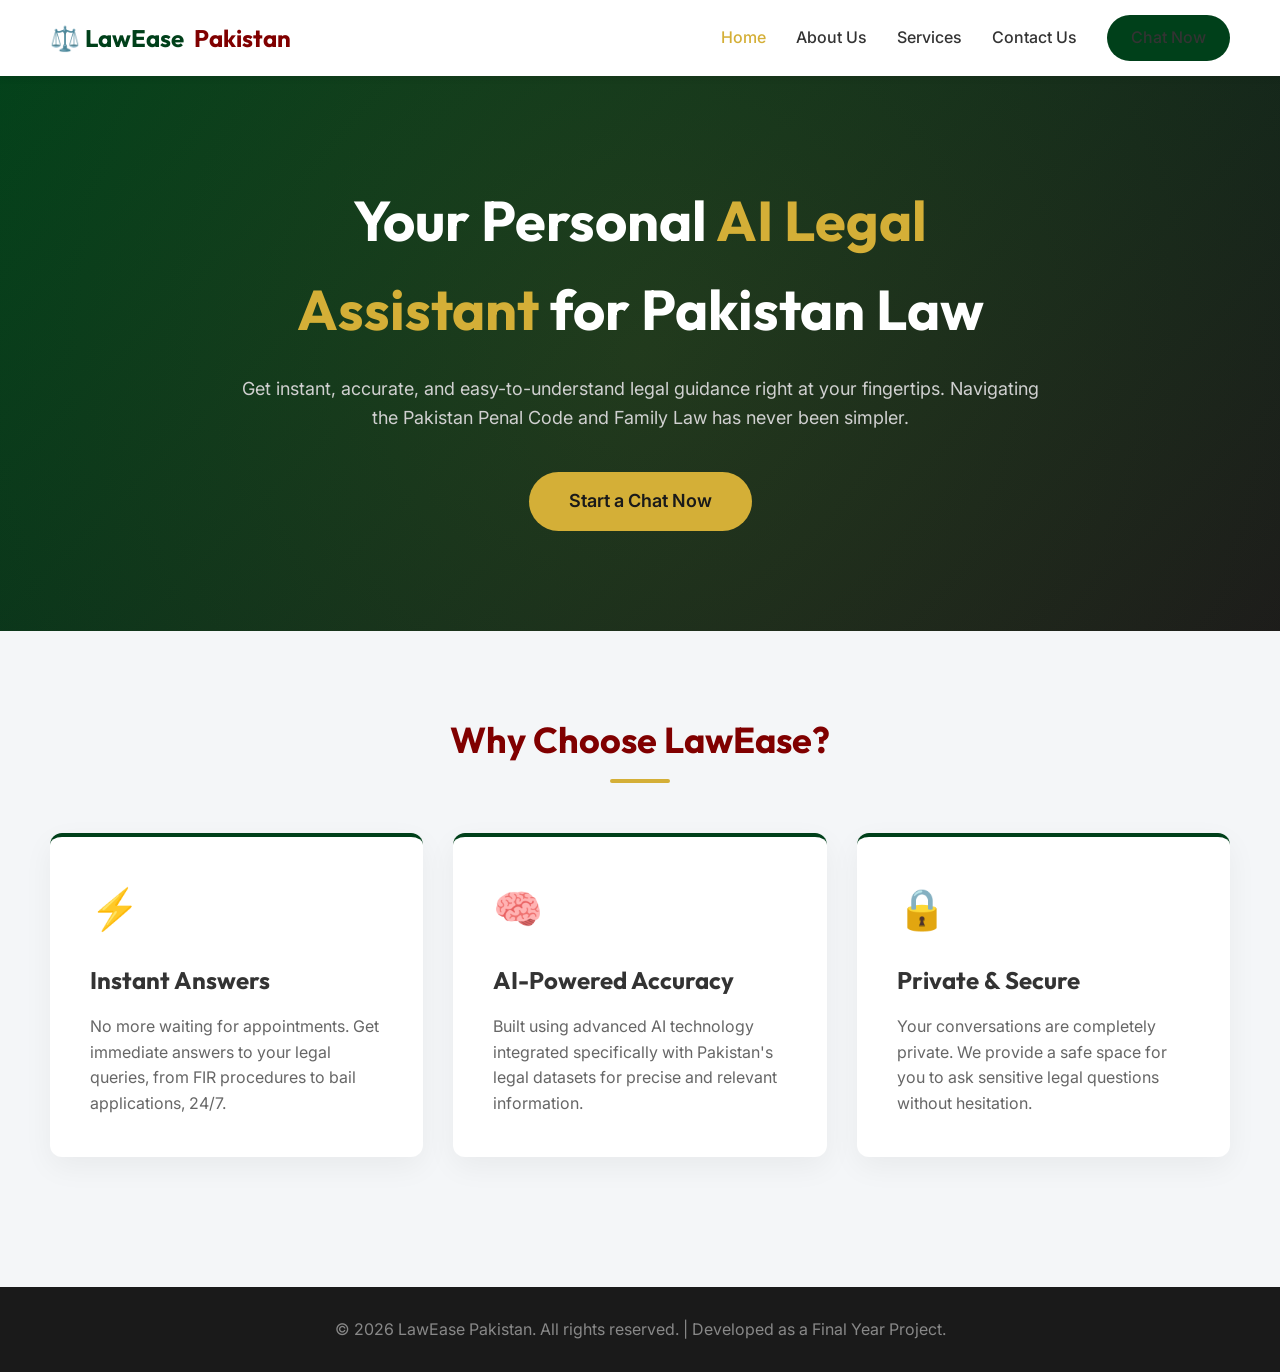
==== index.html @ 49ea0b8b "Add files via upload" ====
<!DOCTYPE html>
<html lang="en">
<head>
    <meta charset="UTF-8">
    <meta name="viewport" content="width=device-width, initial-scale=1.0">
    <title>LawEase Pakistan | AI Legal Assistant</title>
    <link href="https://fonts.googleapis.com/css2?family=Inter:wght@400;500;600&family=Outfit:wght@500;700;800&display=swap" rel="stylesheet">
    <link rel="stylesheet" href="style.css">
</head>
<body>
    <nav class="navbar">
        <a href="index.html" class="logo">⚖️ LawEase <span>Pakistan</span></a>
        <ul class="nav-links">
            <li><a href="index.html" class="active">Home</a></li>
            <li><a href="about.html">About Us</a></li>
            <li><a href="services.html">Services</a></li>
            <li><a href="contact.html">Contact Us</a></li>
            <li><a href="https://laweasegpt.vercel.app/" target="_blank" class="btn btn-primary">Chat Now</a></li>
        </ul>
    </nav>

    <header class="hero">
        <div class="hero-content">
            <h1>Your Personal <span>AI Legal Assistant</span> for Pakistan Law</h1>
            <p>Get instant, accurate, and easy-to-understand legal guidance right at your fingertips. Navigating the Pakistan Penal Code and Family Law has never been simpler.</p>
            <a href="https://laweasegpt.vercel.app/" target="_blank" class="btn btn-secondary">Start a Chat Now</a>
        </div>
    </header>

    <section class="section">
        <h2 class="section-title">Why Choose LawEase?</h2>
        <div class="grid-3">
            <div class="card">
                <div class="card-icon">⚡</div>
                <h3>Instant Answers</h3>
                <p>No more waiting for appointments. Get immediate answers to your legal queries, from FIR procedures to bail applications, 24/7.</p>
            </div>
            <div class="card">
                <div class="card-icon">🧠</div>
                <h3>AI-Powered Accuracy</h3>
                <p>Built using advanced AI technology integrated specifically with Pakistan's legal datasets for precise and relevant information.</p>
            </div>
            <div class="card">
                <div class="card-icon">🔒</div>
                <h3>Private & Secure</h3>
                <p>Your conversations are completely private. We provide a safe space for you to ask sensitive legal questions without hesitation.</p>
            </div>
        </div>
    </section>

    <footer>
        <p>&copy; 2026 LawEase Pakistan. All rights reserved. | Developed as a Final Year Project.</p>
    </footer>
</body>
</html>
---- style.css ----
:root {
    --white: #ffffff;
    --light-grey: #f4f6f8;
    --dark-grey: #333333;
    --black: #1a1a1a;
    --dark-green: #00401A;
    --maroon: #800000;
    --gold: #D4AF37;
    --font-main: 'Inter', sans-serif;
    --font-heading: 'Outfit', sans-serif;
}

* { margin: 0; padding: 0; box-sizing: border-box; }
body { font-family: var(--font-main); color: var(--black); background-color: var(--light-grey); line-height: 1.6; }

/* Navbar */
.navbar {
    background-color: var(--white);
    padding: 15px 50px;
    display: flex;
    justify-content: space-between;
    align-items: center;
    box-shadow: 0 4px 6px rgba(0,0,0,0.05);
    position: sticky;
    top: 0;
    z-index: 1000;
}
.logo { font-family: var(--font-heading); font-weight: 700; font-size: 24px; color: var(--dark-green); text-decoration: none; display: flex; align-items: center; gap: 10px; }
.logo span { color: var(--maroon); }

.nav-links { list-style: none; display: flex; gap: 30px; align-items: center; }
.nav-links li a { text-decoration: none; color: var(--dark-grey); font-weight: 500; transition: color 0.3s; }
.nav-links li a:hover, .nav-links li a.active { color: var(--gold); }

.btn {
    padding: 10px 24px;
    border-radius: 30px;
    text-decoration: none;
    font-weight: 600;
    transition: all 0.3s ease;
    display: inline-block;
    border: none;
    cursor: pointer;
}
.btn-primary { background-color: var(--dark-green); color: var(--white); }
.btn-primary:hover { background-color: #002d12; transform: translateY(-2px); box-shadow: 0 4px 10px rgba(0,64,26,0.2); }
.btn-secondary { background-color: var(--gold); color: var(--black); }
.btn-secondary:hover { background-color: #c09e32; transform: translateY(-2px); box-shadow: 0 4px 10px rgba(212,175,55,0.3); }

/* Hero Section */
.hero {
    background: linear-gradient(135deg, var(--dark-green) 0%, var(--black) 100%);
    color: var(--white);
    padding: 100px 50px;
    text-align: center;
    position: relative;
    overflow: hidden;
}
.hero::before {
    content: '';
    position: absolute;
    top: -50%; left: -50%; width: 200%; height: 200%;
    background: radial-gradient(circle, rgba(212,175,55,0.1) 0%, transparent 60%);
    z-index: 0;
}
.hero-content { position: relative; z-index: 1; max-width: 800px; margin: 0 auto; }
.hero h1 { font-family: var(--font-heading); font-size: 56px; margin-bottom: 20px; color: var(--white); }
.hero h1 span { color: var(--gold); }
.hero p { font-size: 18px; margin-bottom: 40px; color: #d0d0d0; }
.hero .btn { font-size: 18px; padding: 15px 40px; }

/* Sections */
.section { padding: 80px 50px; }
.section-title { font-family: var(--font-heading); font-size: 36px; color: var(--maroon); text-align: center; margin-bottom: 50px; position: relative; }
.section-title::after {
    content: '';
    display: block; width: 60px; height: 4px; background: var(--gold);
    margin: 10px auto 0; border-radius: 2px;
}

.grid-3 { display: grid; grid-template-columns: repeat(auto-fit, minmax(300px, 1fr)); gap: 30px; max-width: 1200px; margin: 0 auto; }
.card { background: var(--white); padding: 40px; border-radius: 12px; box-shadow: 0 10px 30px rgba(0,0,0,0.05); transition: transform 0.3s; border-top: 4px solid var(--dark-green); }
.card:hover { transform: translateY(-10px); }
.card-icon { font-size: 40px; margin-bottom: 20px; }
.card h3 { font-family: var(--font-heading); font-size: 24px; margin-bottom: 15px; color: var(--dark-grey); }
.card p { color: #666; }

/* Contact Form */
.contact-container { max-width: 600px; margin: 0 auto; background: var(--white); padding: 40px; border-radius: 12px; box-shadow: 0 10px 30px rgba(0,0,0,0.05); }
.form-group { margin-bottom: 20px; }
.form-group label { display: block; margin-bottom: 8px; font-weight: 500; color: var(--dark-grey); }
.form-control { width: 100%; padding: 12px 15px; border: 1px solid #ddd; border-radius: 6px; font-family: var(--font-main); font-size: 16px; transition: border-color 0.3s; }
.form-control:focus { outline: none; border-color: var(--dark-green); box-shadow: 0 0 0 3px rgba(0,64,26,0.1); }
textarea.form-control { height: 150px; resize: vertical; }

/* Footer */
footer { background-color: var(--black); color: var(--white); text-align: center; padding: 30px; margin-top: 50px; }
footer p { color: #888; }
footer a { color: var(--gold); text-decoration: none; }

/* Responsive */
@media (max-width: 768px) {
    .navbar { flex-direction: column; gap: 20px; padding: 20px; }
    .nav-links { flex-wrap: wrap; justify-content: center; }
    .hero h1 { font-size: 40px; }
    .section { padding: 50px 20px; }
}
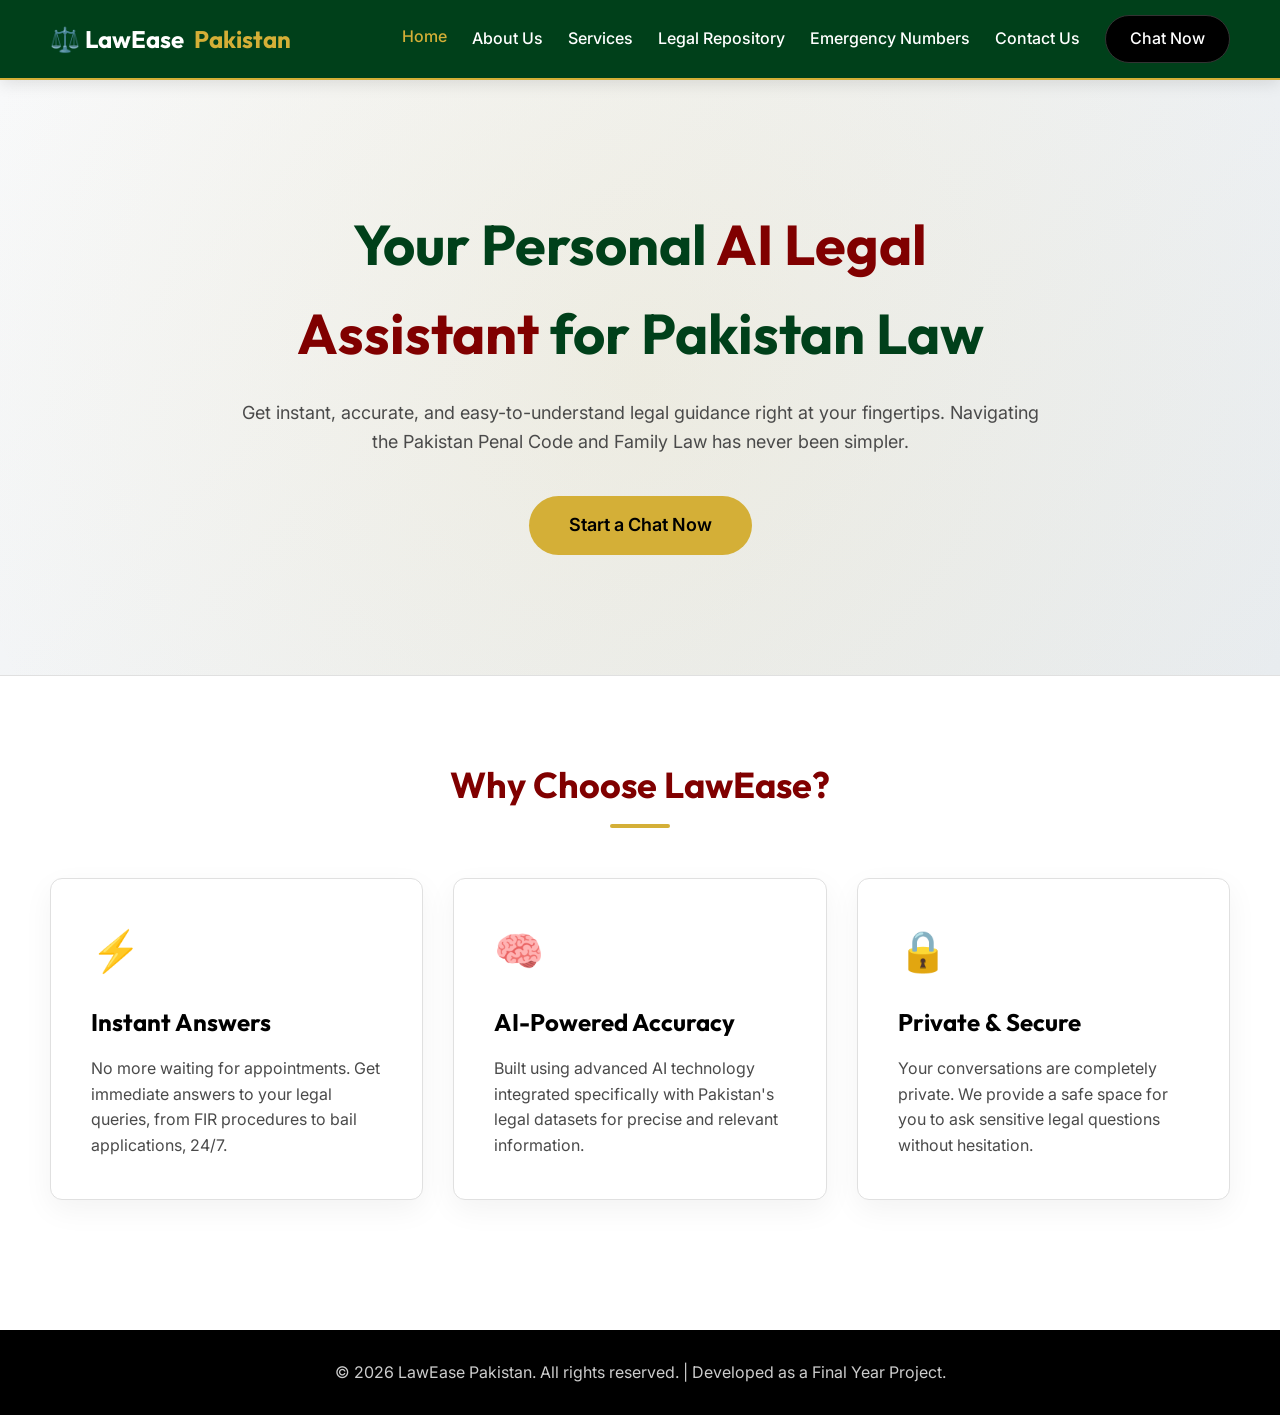
==== commit 605f5dc0: "Add files via upload" ====
--- a/index.html
+++ b/index.html
@@ -14,6 +14,8 @@
             <li><a href="index.html" class="active">Home</a></li>
             <li><a href="about.html">About Us</a></li>
             <li><a href="services.html">Services</a></li>
+            <li><a href="repository.html">Legal Repository</a></li>
+            <li><a href="emergency.html">Emergency Numbers</a></li>
             <li><a href="contact.html">Contact Us</a></li>
             <li><a href="https://laweasegpt.vercel.app/" target="_blank" class="btn btn-primary">Chat Now</a></li>
         </ul>
--- a/style.css
+++ b/style.css
@@ -1,36 +1,97 @@
 :root {
-    --white: #ffffff;
-    --light-grey: #f4f6f8;
-    --dark-grey: #333333;
-    --black: #1a1a1a;
+    --bg-main: #ffffff;
+    --bg-surface: #f8f9fa;
+    --text-primary: #1a1a1a;
+    --text-secondary: #4a4a4a;
     --dark-green: #00401A;
     --maroon: #800000;
     --gold: #D4AF37;
+    --grey-light: #e0e0e0;
+    --black: #000000;
     --font-main: 'Inter', sans-serif;
     --font-heading: 'Outfit', sans-serif;
 }
 
-* { margin: 0; padding: 0; box-sizing: border-box; }
-body { font-family: var(--font-main); color: var(--black); background-color: var(--light-grey); line-height: 1.6; }
+* {
+    margin: 0;
+    padding: 0;
+    box-sizing: border-box;
+}
+
+body {
+    font-family: var(--font-main);
+    color: var(--text-primary);
+    background-color: var(--bg-main);
+    line-height: 1.6;
+}
 
 /* Navbar */
 .navbar {
-    background-color: var(--white);
+    background-color: var(--dark-green);
     padding: 15px 50px;
     display: flex;
     justify-content: space-between;
     align-items: center;
-    box-shadow: 0 4px 6px rgba(0,0,0,0.05);
+    box-shadow: 0 4px 15px rgba(0, 0, 0, 0.1);
     position: sticky;
     top: 0;
     z-index: 1000;
-}
-.logo { font-family: var(--font-heading); font-weight: 700; font-size: 24px; color: var(--dark-green); text-decoration: none; display: flex; align-items: center; gap: 10px; }
-.logo span { color: var(--maroon); }
-
-.nav-links { list-style: none; display: flex; gap: 30px; align-items: center; }
-.nav-links li a { text-decoration: none; color: var(--dark-grey); font-weight: 500; transition: color 0.3s; }
-.nav-links li a:hover, .nav-links li a.active { color: var(--gold); }
+    border-bottom: 2px solid var(--gold);
+}
+
+.logo {
+    font-family: var(--font-heading);
+    font-weight: 700;
+    font-size: 24px;
+    color: #ffffff;
+    text-decoration: none;
+    display: flex;
+    align-items: center;
+    gap: 10px;
+    transition: transform 0.3s ease, color 0.3s ease;
+}
+
+.logo span {
+    color: var(--gold);
+}
+
+.logo:hover {
+    transform: scale(1.05);
+    color: var(--gold);
+}
+
+.nav-links {
+    list-style: none;
+    display: flex;
+    gap: 25px;
+    align-items: center;
+}
+
+.nav-links li a {
+    text-decoration: none;
+    color: #ffffff;
+    font-weight: 500;
+    transition: color 0.3s, transform 0.3s;
+    display: inline-block;
+}
+
+.nav-links li a:hover,
+.nav-links li a.active {
+    color: var(--gold);
+    transform: translateY(-2px);
+}
+
+.navbar .btn-primary {
+    background-color: var(--black);
+    color: #ffffff;
+    border: 1px solid #333;
+}
+
+.navbar .btn-primary:hover {
+    background-color: #222;
+    color: var(--gold);
+    box-shadow: 0 4px 15px rgba(212, 175, 55, 0.3);
+}
 
 .btn {
     padding: 10px 24px;
@@ -42,66 +103,301 @@
     border: none;
     cursor: pointer;
 }
-.btn-primary { background-color: var(--dark-green); color: var(--white); }
-.btn-primary:hover { background-color: #002d12; transform: translateY(-2px); box-shadow: 0 4px 10px rgba(0,64,26,0.2); }
-.btn-secondary { background-color: var(--gold); color: var(--black); }
-.btn-secondary:hover { background-color: #c09e32; transform: translateY(-2px); box-shadow: 0 4px 10px rgba(212,175,55,0.3); }
+
+.btn-primary {
+    background-color: var(--dark-green);
+    color: #ffffff;
+}
+
+.btn-primary:hover {
+    background-color: #002d12;
+    transform: translateY(-2px);
+    box-shadow: 0 4px 15px rgba(251, 252, 252, 0.3);
+}
+
+.btn-secondary {
+    background-color: var(--gold);
+    color: var(--black);
+}
+
+.btn-secondary:hover {
+    background-color: #b8962c;
+    transform: translateY(-2px);
+    box-shadow: 0 4px 15px rgba(212, 175, 55, 0.4);
+}
 
 /* Hero Section */
 .hero {
-    background: linear-gradient(135deg, var(--dark-green) 0%, var(--black) 100%);
-    color: var(--white);
-    padding: 100px 50px;
+    background: linear-gradient(135deg, var(--bg-surface) 0%, #e8ecef 100%);
+    color: var(--text-primary);
+    padding: 120px 50px;
     text-align: center;
     position: relative;
     overflow: hidden;
-}
+    border-bottom: 1px solid var(--grey-light);
+}
+
 .hero::before {
     content: '';
     position: absolute;
-    top: -50%; left: -50%; width: 200%; height: 200%;
-    background: radial-gradient(circle, rgba(212,175,55,0.1) 0%, transparent 60%);
+    top: -50%;
+    left: -50%;
+    width: 200%;
+    height: 200%;
+    background: radial-gradient(circle, rgba(212, 175, 55, 0.1) 0%, transparent 50%);
     z-index: 0;
-}
-.hero-content { position: relative; z-index: 1; max-width: 800px; margin: 0 auto; }
-.hero h1 { font-family: var(--font-heading); font-size: 56px; margin-bottom: 20px; color: var(--white); }
-.hero h1 span { color: var(--gold); }
-.hero p { font-size: 18px; margin-bottom: 40px; color: #d0d0d0; }
-.hero .btn { font-size: 18px; padding: 15px 40px; }
+    animation: pulse 10s infinite alternate;
+}
+
+@keyframes pulse {
+    0% {
+        transform: scale(1);
+        opacity: 0.8;
+    }
+
+    100% {
+        transform: scale(1.1);
+        opacity: 1;
+    }
+}
+
+.hero-content {
+    position: relative;
+    z-index: 1;
+    max-width: 800px;
+    margin: 0 auto;
+}
+
+.hero h1 {
+    font-family: var(--font-heading);
+    font-size: 56px;
+    margin-bottom: 20px;
+    color: var(--dark-green);
+}
+
+.hero h1 span {
+    color: var(--maroon);
+}
+
+.hero p {
+    font-size: 18px;
+    margin-bottom: 40px;
+    color: var(--text-secondary);
+}
+
+.hero .btn {
+    font-size: 18px;
+    padding: 15px 40px;
+}
 
 /* Sections */
-.section { padding: 80px 50px; }
-.section-title { font-family: var(--font-heading); font-size: 36px; color: var(--maroon); text-align: center; margin-bottom: 50px; position: relative; }
+.section {
+    padding: 80px 50px;
+}
+
+.section-title {
+    font-family: var(--font-heading);
+    font-size: 36px;
+    color: var(--maroon);
+    text-align: center;
+    margin-bottom: 50px;
+    position: relative;
+}
+
 .section-title::after {
     content: '';
-    display: block; width: 60px; height: 4px; background: var(--gold);
-    margin: 10px auto 0; border-radius: 2px;
-}
-
-.grid-3 { display: grid; grid-template-columns: repeat(auto-fit, minmax(300px, 1fr)); gap: 30px; max-width: 1200px; margin: 0 auto; }
-.card { background: var(--white); padding: 40px; border-radius: 12px; box-shadow: 0 10px 30px rgba(0,0,0,0.05); transition: transform 0.3s; border-top: 4px solid var(--dark-green); }
-.card:hover { transform: translateY(-10px); }
-.card-icon { font-size: 40px; margin-bottom: 20px; }
-.card h3 { font-family: var(--font-heading); font-size: 24px; margin-bottom: 15px; color: var(--dark-grey); }
-.card p { color: #666; }
+    display: block;
+    width: 60px;
+    height: 4px;
+    background: var(--gold);
+    margin: 10px auto 0;
+    border-radius: 2px;
+}
+
+.grid-3 {
+    display: grid;
+    grid-template-columns: repeat(auto-fit, minmax(300px, 1fr));
+    gap: 30px;
+    max-width: 1200px;
+    margin: 0 auto;
+}
+
+.card {
+    background: var(--bg-main);
+    padding: 40px;
+    border-radius: 12px;
+    box-shadow: 0 10px 30px rgba(0, 0, 0, 0.05);
+    transition: transform 0.3s, box-shadow 0.3s;
+    border-top: 4px solid var(--dark-green);
+    border: 1px solid var(--grey-light);
+}
+
+.card:hover {
+    transform: translateY(-10px);
+    box-shadow: 0 15px 40px rgba(0, 0, 0, 0.1);
+    border-color: var(--gold);
+}
+
+.card-icon {
+    font-size: 40px;
+    margin-bottom: 20px;
+    display: inline-block;
+    transition: transform 0.3s;
+}
+
+.card:hover .card-icon {
+    transform: scale(1.1);
+}
+
+.card h3 {
+    font-family: var(--font-heading);
+    font-size: 24px;
+    margin-bottom: 15px;
+    color: var(--black);
+}
+
+.card p {
+    color: var(--text-secondary);
+}
+
+/* Emergency Number Cards */
+.emergency-card {
+    text-align: center;
+    display: block;
+    text-decoration: none;
+}
+
+.emergency-number {
+    font-size: 32px;
+    font-weight: bold;
+    color: var(--maroon);
+    margin: 15px 0;
+}
+
+.emergency-card:hover .emergency-number {
+    color: var(--gold);
+}
 
 /* Contact Form */
-.contact-container { max-width: 600px; margin: 0 auto; background: var(--white); padding: 40px; border-radius: 12px; box-shadow: 0 10px 30px rgba(0,0,0,0.05); }
-.form-group { margin-bottom: 20px; }
-.form-group label { display: block; margin-bottom: 8px; font-weight: 500; color: var(--dark-grey); }
-.form-control { width: 100%; padding: 12px 15px; border: 1px solid #ddd; border-radius: 6px; font-family: var(--font-main); font-size: 16px; transition: border-color 0.3s; }
-.form-control:focus { outline: none; border-color: var(--dark-green); box-shadow: 0 0 0 3px rgba(0,64,26,0.1); }
-textarea.form-control { height: 150px; resize: vertical; }
+.contact-container {
+    max-width: 600px;
+    margin: 0 auto;
+    background: var(--bg-main);
+    padding: 40px;
+    border-radius: 12px;
+    box-shadow: 0 10px 30px rgba(0, 0, 0, 0.05);
+    border: 1px solid var(--grey-light);
+}
+
+.form-group {
+    margin-bottom: 20px;
+}
+
+.form-group label {
+    display: block;
+    margin-bottom: 8px;
+    font-weight: 500;
+    color: var(--text-primary);
+}
+
+.form-control {
+    width: 100%;
+    padding: 12px 15px;
+    border: 1px solid #ccc;
+    border-radius: 6px;
+    font-family: var(--font-main);
+    font-size: 16px;
+    background-color: var(--bg-main);
+    color: var(--text-primary);
+    transition: border-color 0.3s, box-shadow 0.3s;
+}
+
+.form-control:focus {
+    outline: none;
+    border-color: var(--dark-green);
+    box-shadow: 0 0 0 3px rgba(0, 64, 26, 0.1);
+}
+
+textarea.form-control {
+    height: 150px;
+    resize: vertical;
+}
+
+.contact-info {
+    margin-bottom: 40px;
+    text-align: center;
+    padding: 20px;
+    background: var(--bg-surface);
+    border-radius: 8px;
+}
+
+.contact-info p {
+    margin-bottom: 10px;
+    font-size: 18px;
+    color: var(--text-primary);
+}
+
+.contact-info a {
+    color: var(--maroon);
+    text-decoration: none;
+    transition: color 0.3s;
+    font-weight: 600;
+}
+
+.contact-info a:hover {
+    color: var(--gold);
+}
 
 /* Footer */
-footer { background-color: var(--black); color: var(--white); text-align: center; padding: 30px; margin-top: 50px; }
-footer p { color: #888; }
-footer a { color: var(--gold); text-decoration: none; }
+footer {
+    background-color: var(--black);
+    color: #ffffff;
+    text-align: center;
+    padding: 30px;
+    margin-top: 50px;
+}
+
+footer p {
+    color: #cccccc;
+}
+
+footer a {
+    color: var(--gold);
+    text-decoration: none;
+}
+
+footer a:hover {
+    text-decoration: underline;
+}
 
 /* Responsive */
+@media (max-width: 900px) {
+    .nav-links {
+        gap: 15px;
+    }
+}
+
 @media (max-width: 768px) {
-    .navbar { flex-direction: column; gap: 20px; padding: 20px; }
-    .nav-links { flex-wrap: wrap; justify-content: center; }
-    .hero h1 { font-size: 40px; }
-    .section { padding: 50px 20px; }
-}
+    .navbar {
+        flex-direction: column;
+        gap: 20px;
+        padding: 20px;
+    }
+
+    .nav-links {
+        flex-wrap: wrap;
+        justify-content: center;
+    }
+
+    .hero h1 {
+        font-size: 40px;
+    }
+
+    .section {
+        padding: 50px 20px;
+    }
+
+    .grid-3 {
+        grid-template-columns: 1fr;
+    }
+}
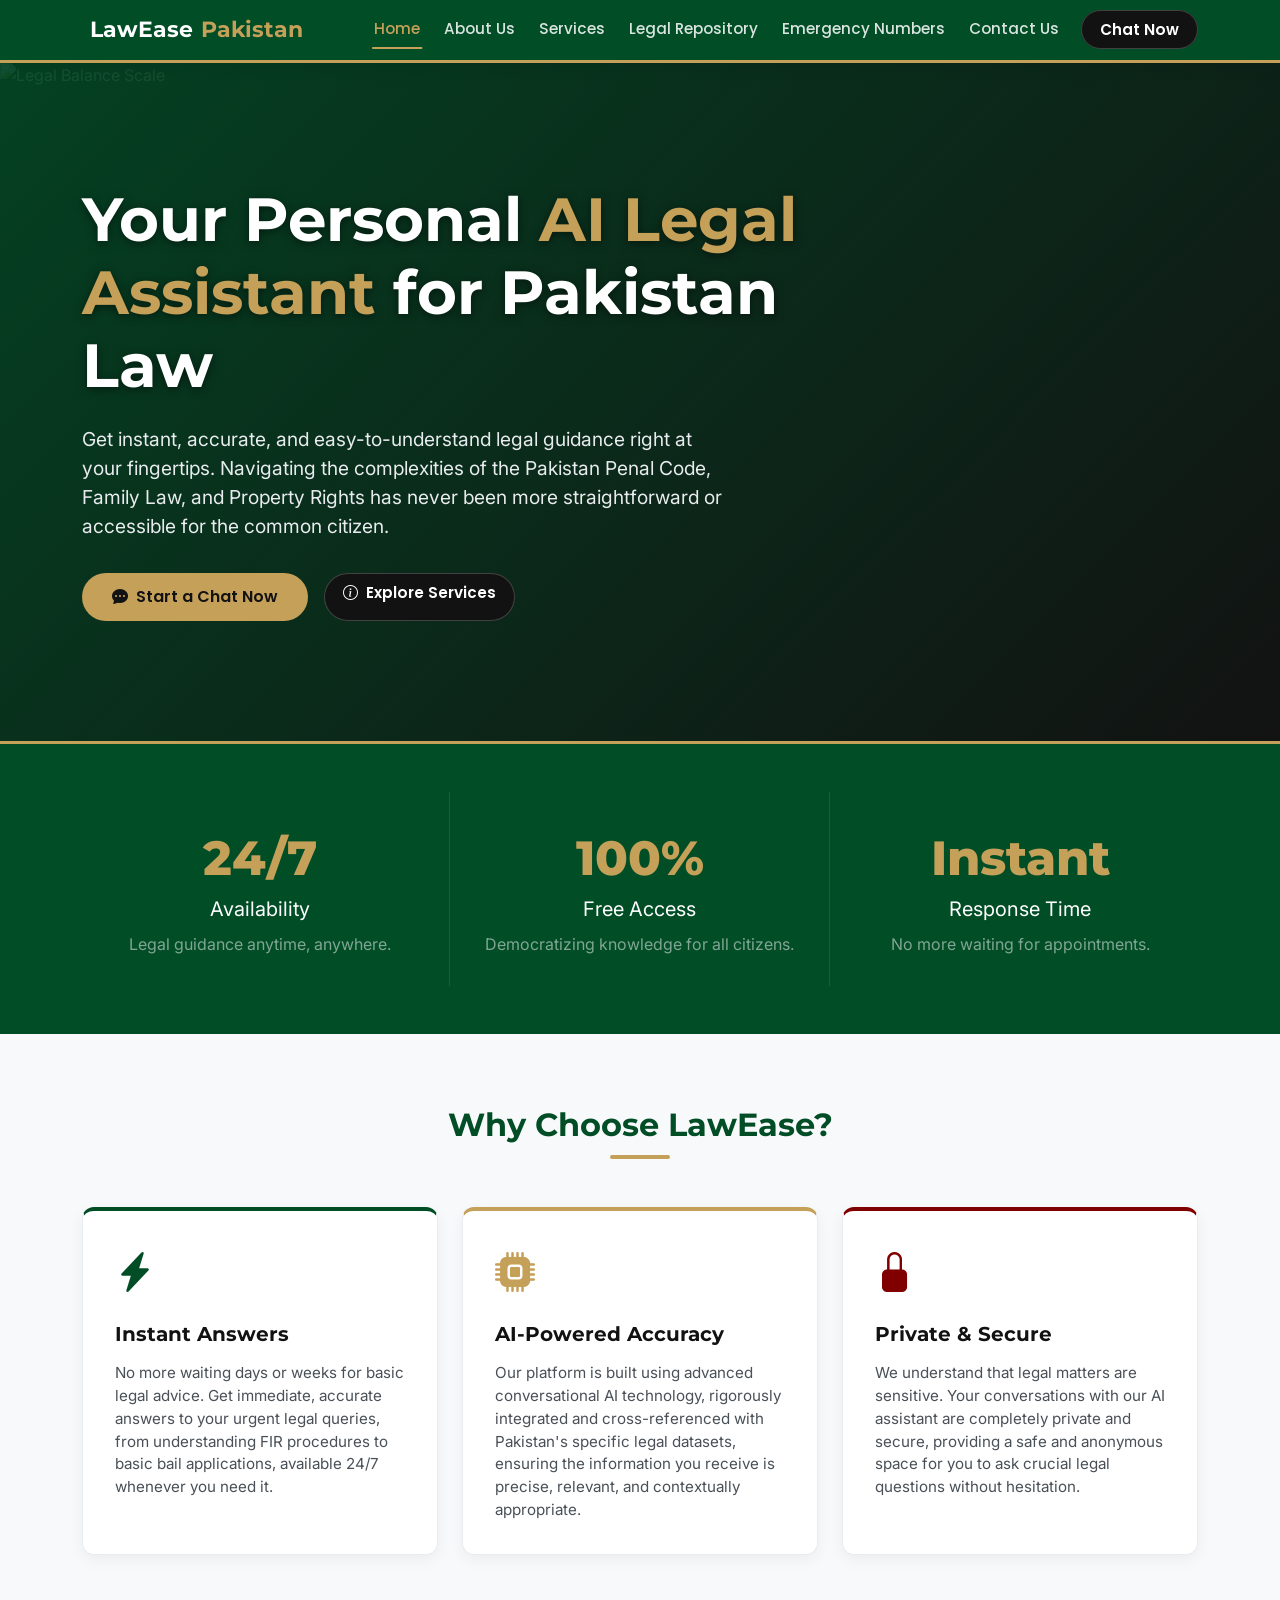
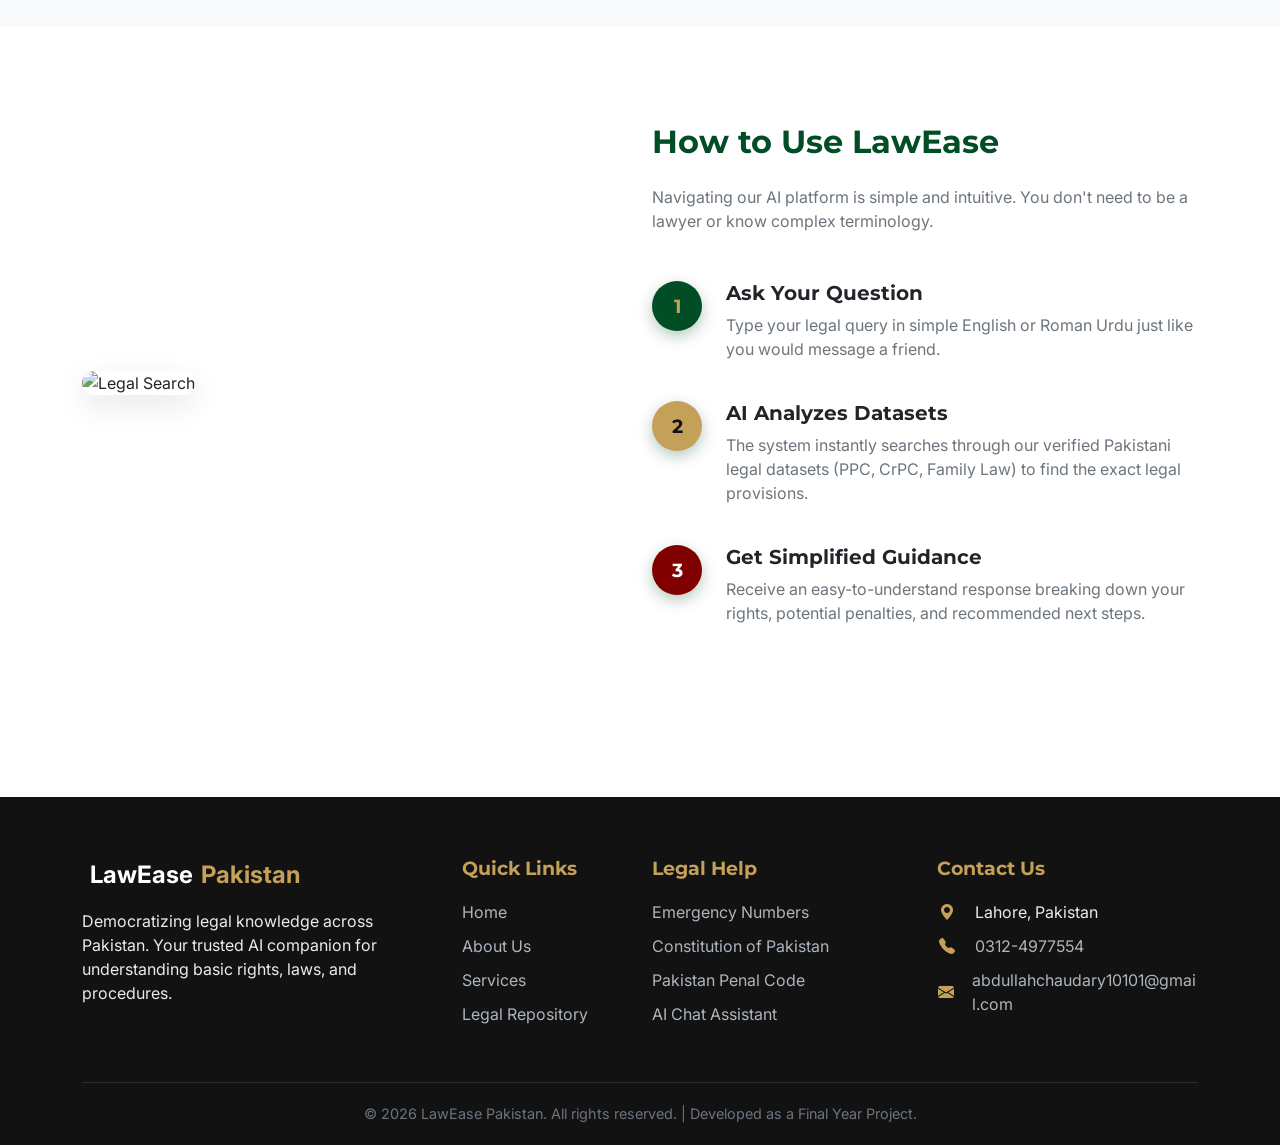
==== commit 93cf60b0: "Add files via upload" ====
--- a/index.html
+++ b/index.html
@@ -4,54 +4,223 @@
     <meta charset="UTF-8">
     <meta name="viewport" content="width=device-width, initial-scale=1.0">
     <title>LawEase Pakistan | AI Legal Assistant</title>
-    <link href="https://fonts.googleapis.com/css2?family=Inter:wght@400;500;600&family=Outfit:wght@500;700;800&display=swap" rel="stylesheet">
+    
+    <!-- Favicon -->
+    <link rel="icon" href="data:image/svg+xml,<svg xmlns=%22http://www.w3.org/2000/svg%22 viewBox=%220 0 100 100%22><text y=%22.9em%22 font-size=%2290%22>⚖️</text></svg>">
+    
+    <!-- Google Fonts -->
+    <link rel="preconnect" href="https://fonts.googleapis.com">
+    <link rel="preconnect" href="https://fonts.gstatic.com" crossorigin>
+    <link href="https://fonts.googleapis.com/css2?family=Inter:wght@400;500;600&family=Montserrat:wght@500;700;800&family=Poppins:wght@400;500;600&display=swap" rel="stylesheet">
+    
+    <!-- Bootstrap 5 CSS -->
+    <link href="https://cdn.jsdelivr.net/npm/bootstrap@5.3.2/dist/css/bootstrap.min.css" rel="stylesheet">
+    <!-- Bootstrap Icons -->
+    <link rel="stylesheet" href="https://cdn.jsdelivr.net/npm/bootstrap-icons@1.11.1/font/bootstrap-icons.css">
+    
+    <!-- Custom CSS -->
     <link rel="stylesheet" href="style.css">
 </head>
 <body>
-    <nav class="navbar">
-        <a href="index.html" class="logo">⚖️ LawEase <span>Pakistan</span></a>
-        <ul class="nav-links">
-            <li><a href="index.html" class="active">Home</a></li>
-            <li><a href="about.html">About Us</a></li>
-            <li><a href="services.html">Services</a></li>
-            <li><a href="repository.html">Legal Repository</a></li>
-            <li><a href="emergency.html">Emergency Numbers</a></li>
-            <li><a href="contact.html">Contact Us</a></li>
-            <li><a href="https://laweasegpt.vercel.app/" target="_blank" class="btn btn-primary">Chat Now</a></li>
-        </ul>
+
+    <!-- Navbar -->
+    <nav class="navbar navbar-expand-xl sticky-top">
+        <div class="container">
+            <a class="navbar-brand" href="index.html">
+                <i class="bi bi-scales text-gold"></i> LawEase <span>Pakistan</span>
+            </a>
+            <button class="navbar-toggler" type="button" data-bs-toggle="collapse" data-bs-target="#navbarNav" aria-controls="navbarNav" aria-expanded="false" aria-label="Toggle navigation">
+                <span class="navbar-toggler-icon"></span>
+            </button>
+            <div class="collapse navbar-collapse justify-content-end" id="navbarNav">
+                <ul class="navbar-nav align-items-center gap-1">
+                    <li class="nav-item">
+                        <a class="nav-link active" aria-current="page" href="index.html">Home</a>
+                    </li>
+                    <li class="nav-item">
+                        <a class="nav-link" href="about.html">About Us</a>
+                    </li>
+                    <li class="nav-item">
+                        <a class="nav-link" href="services.html">Services</a>
+                    </li>
+                    <li class="nav-item">
+                        <a class="nav-link" href="repository.html">Legal Repository</a>
+                    </li>
+                    <li class="nav-item">
+                        <a class="nav-link" href="emergency.html">Emergency Numbers</a>
+                    </li>
+                    <li class="nav-item">
+                        <a class="nav-link" href="contact.html">Contact Us</a>
+                    </li>
+                    <li class="nav-item ms-xl-2 mt-3 mt-xl-0">
+                        <a class="btn-custom-primary" href="https://laweasepak.vercel.app/" target="_blank">Chat Now</a>
+                    </li>
+                </ul>
+            </div>
+        </div>
     </nav>
 
-    <header class="hero">
-        <div class="hero-content">
-            <h1>Your Personal <span>AI Legal Assistant</span> for Pakistan Law</h1>
-            <p>Get instant, accurate, and easy-to-understand legal guidance right at your fingertips. Navigating the Pakistan Penal Code and Family Law has never been simpler.</p>
-            <a href="https://laweasegpt.vercel.app/" target="_blank" class="btn btn-secondary">Start a Chat Now</a>
+    <!-- Hero Section -->
+    <header class="hero-section">
+        <img src="images/hero_scales.png" alt="Legal Balance Scale" class="hero-bg-image">
+        <div class="hero-overlay"></div>
+        <div class="container hero-content">
+            <div class="row align-items-center">
+                <div class="col-lg-8 text-center text-lg-start mb-5 mb-lg-0">
+                    <h1 class="hero-title">Your Personal <span>AI Legal Assistant</span> for Pakistan Law</h1>
+                    <p class="hero-subtitle">Get instant, accurate, and easy-to-understand legal guidance right at your fingertips. Navigating the complexities of the Pakistan Penal Code, Family Law, and Property Rights has never been more straightforward or accessible for the common citizen.</p>
+                    <div class="d-flex flex-column flex-sm-row gap-3 justify-content-center justify-content-lg-start">
+                        <a href="https://laweasepak.vercel.app/" target="_blank" class="btn-custom-gold"><i class="bi bi-chat-dots-fill me-2"></i>Start a Chat Now</a>
+                        <a href="services.html" class="btn-custom-primary"><i class="bi bi-info-circle me-2"></i>Explore Services</a>
+                    </div>
+                </div>
+            </div>
         </div>
     </header>
 
-    <section class="section">
-        <h2 class="section-title">Why Choose LawEase?</h2>
-        <div class="grid-3">
-            <div class="card">
-                <div class="card-icon">⚡</div>
-                <h3>Instant Answers</h3>
-                <p>No more waiting for appointments. Get immediate answers to your legal queries, from FIR procedures to bail applications, 24/7.</p>
-            </div>
-            <div class="card">
-                <div class="card-icon">🧠</div>
-                <h3>AI-Powered Accuracy</h3>
-                <p>Built using advanced AI technology integrated specifically with Pakistan's legal datasets for precise and relevant information.</p>
-            </div>
-            <div class="card">
-                <div class="card-icon">🔒</div>
-                <h3>Private & Secure</h3>
-                <p>Your conversations are completely private. We provide a safe space for you to ask sensitive legal questions without hesitation.</p>
+    <!-- Statistics Section (New) -->
+    <section class="bg-dark-green py-5">
+        <div class="container">
+            <div class="row justify-content-center">
+                <div class="col-md-4 stat-box">
+                    <div class="stat-number">24/7</div>
+                    <div class="text-white fs-5 font-accent">Availability</div>
+                    <p class="text-white-50 mt-2 mb-0">Legal guidance anytime, anywhere.</p>
+                </div>
+                <div class="col-md-4 stat-box">
+                    <div class="stat-number">100%</div>
+                    <div class="text-white fs-5 font-accent">Free Access</div>
+                    <p class="text-white-50 mt-2 mb-0">Democratizing knowledge for all citizens.</p>
+                </div>
+                <div class="col-md-4 stat-box">
+                    <div class="stat-number">Instant</div>
+                    <div class="text-white fs-5 font-accent">Response Time</div>
+                    <p class="text-white-50 mt-2 mb-0">No more waiting for appointments.</p>
+                </div>
             </div>
         </div>
     </section>
 
-    <footer>
-        <p>&copy; 2026 LawEase Pakistan. All rights reserved. | Developed as a Final Year Project.</p>
+    <!-- Why Choose LawEase Section -->
+    <section class="py-5 bg-surface">
+        <div class="container py-4">
+            <h2 class="section-title">Why Choose LawEase?</h2>
+            <div class="row g-4">
+                <!-- Card 1 -->
+                <div class="col-md-6 col-lg-4">
+                    <div class="feature-card">
+                        <i class="bi bi-lightning-charge-fill feature-icon"></i>
+                        <h3>Instant Answers</h3>
+                        <p>No more waiting days or weeks for basic legal advice. Get immediate, accurate answers to your urgent legal queries, from understanding FIR procedures to basic bail applications, available 24/7 whenever you need it.</p>
+                    </div>
+                </div>
+                <!-- Card 2 -->
+                <div class="col-md-6 col-lg-4">
+                    <div class="feature-card border-top-gold" style="border-top-color: var(--gold);">
+                        <i class="bi bi-cpu-fill feature-icon text-gold"></i>
+                        <h3>AI-Powered Accuracy</h3>
+                        <p>Our platform is built using advanced conversational AI technology, rigorously integrated and cross-referenced with Pakistan's specific legal datasets, ensuring the information you receive is precise, relevant, and contextually appropriate.</p>
+                    </div>
+                </div>
+                <!-- Card 3 -->
+                <div class="col-md-6 col-lg-4 offset-md-3 offset-lg-0">
+                    <div class="feature-card border-top-maroon" style="border-top-color: var(--maroon);">
+                        <i class="bi bi-lock-fill feature-icon" style="color: var(--maroon);"></i>
+                        <h3>Private & Secure</h3>
+                        <p>We understand that legal matters are sensitive. Your conversations with our AI assistant are completely private and secure, providing a safe and anonymous space for you to ask crucial legal questions without hesitation.</p>
+                    </div>
+                </div>
+            </div>
+        </div>
+    </section>
+
+    <!-- How to Use Section (New) -->
+    <section class="py-5 bg-white">
+        <div class="container py-5">
+            <div class="row align-items-center">
+                <div class="col-lg-6 mb-5 mb-lg-0 pe-lg-5">
+                    <img src="images/legal_tech.png" alt="Legal Search" class="img-fluid rounded-img">
+                </div>
+                <div class="col-lg-6">
+                    <h2 class="font-heading fw-bold text-dark-green mb-4">How to Use LawEase</h2>
+                    <p class="text-secondary mb-5">Navigating our AI platform is simple and intuitive. You don't need to be a lawyer or know complex terminology.</p>
+                    
+                    <div class="d-flex mb-4">
+                        <div class="me-4">
+                            <div class="step-number" style="width: 50px; height: 50px; font-size: 1.2rem; margin: 0;">1</div>
+                        </div>
+                        <div>
+                            <h4 class="font-heading fs-5 mb-2">Ask Your Question</h4>
+                            <p class="text-secondary">Type your legal query in simple English or Roman Urdu just like you would message a friend.</p>
+                        </div>
+                    </div>
+                    <div class="d-flex mb-4">
+                        <div class="me-4">
+                            <div class="step-number" style="width: 50px; height: 50px; font-size: 1.2rem; margin: 0; background-color: var(--gold); color: var(--black);">2</div>
+                        </div>
+                        <div>
+                            <h4 class="font-heading fs-5 mb-2">AI Analyzes Datasets</h4>
+                            <p class="text-secondary">The system instantly searches through our verified Pakistani legal datasets (PPC, CrPC, Family Law) to find the exact legal provisions.</p>
+                        </div>
+                    </div>
+                    <div class="d-flex">
+                        <div class="me-4">
+                            <div class="step-number" style="width: 50px; height: 50px; font-size: 1.2rem; margin: 0; background-color: var(--maroon); color: white;">3</div>
+                        </div>
+                        <div>
+                            <h4 class="font-heading fs-5 mb-2">Get Simplified Guidance</h4>
+                            <p class="text-secondary">Receive an easy-to-understand response breaking down your rights, potential penalties, and recommended next steps.</p>
+                        </div>
+                    </div>
+                </div>
+            </div>
+        </div>
+    </section>
+
+    <!-- Footer -->
+    <footer class="site-footer">
+        <div class="container">
+            <div class="row g-4">
+                <div class="col-lg-4 mb-4 mb-lg-0">
+                    <a href="index.html" class="text-white text-decoration-none d-flex align-items-center gap-2 mb-3 fs-4 font-heading fw-bold">
+                        <i class="bi bi-scales text-gold"></i> LawEase <span class="text-gold">Pakistan</span>
+                    </a>
+                    <p class="text-secondary-light pe-lg-4">Democratizing legal knowledge across Pakistan. Your trusted AI companion for understanding basic rights, laws, and procedures.</p>
+                </div>
+                <div class="col-lg-2 col-md-4">
+                    <h5>Quick Links</h5>
+                    <ul class="footer-links">
+                        <li><a href="index.html">Home</a></li>
+                        <li><a href="about.html">About Us</a></li>
+                        <li><a href="services.html">Services</a></li>
+                        <li><a href="repository.html">Legal Repository</a></li>
+                    </ul>
+                </div>
+                <div class="col-lg-3 col-md-4">
+                    <h5>Legal Help</h5>
+                    <ul class="footer-links">
+                        <li><a href="emergency.html">Emergency Numbers</a></li>
+                        <li><a href="repository.html">Constitution of Pakistan</a></li>
+                        <li><a href="repository.html">Pakistan Penal Code</a></li>
+                        <li><a href="https://laweasepak.vercel.app/" target="_blank">AI Chat Assistant</a></li>
+                    </ul>
+                </div>
+                <div class="col-lg-3 col-md-4">
+                    <h5>Contact Us</h5>
+                    <ul class="footer-links footer-contact">
+                        <li class="d-flex align-items-center"><i class="bi bi-geo-alt-fill"></i> <span class="ms-2">Lahore, Pakistan</span></li>
+                        <li class="d-flex align-items-center"><i class="bi bi-telephone-fill"></i> <a href="tel:03124977554" class="ms-2">0312-4977554</a></li>
+                        <li class="d-flex align-items-center"><i class="bi bi-envelope-fill"></i> <a href="mailto:abdullahchaudary10101@gmail.com" class="ms-2" style="word-break: break-all;">abdullahchaudary10101@gmail.com</a></li>
+                    </ul>
+                </div>
+            </div>
+            <div class="footer-bottom">
+                <p class="mb-0">&copy; 2026 LawEase Pakistan. All rights reserved. | Developed as a Final Year Project.</p>
+            </div>
+        </div>
     </footer>
+
+    <!-- Bootstrap 5 JS Bundle -->
+    <script src="https://cdn.jsdelivr.net/npm/bootstrap@5.3.2/dist/js/bootstrap.bundle.min.js"></script>
 </body>
 </html>
--- a/style.css
+++ b/style.css
@@ -1,403 +1,404 @@
 :root {
     --bg-main: #ffffff;
     --bg-surface: #f8f9fa;
-    --text-primary: #1a1a1a;
-    --text-secondary: #4a4a4a;
-    --dark-green: #00401A;
+    --text-primary: #212529;
+    --text-secondary: #495057;
+    --dark-green: #004d26;
     --maroon: #800000;
-    --gold: #D4AF37;
-    --grey-light: #e0e0e0;
-    --black: #000000;
-    --font-main: 'Inter', sans-serif;
-    --font-heading: 'Outfit', sans-serif;
-}
-
-* {
-    margin: 0;
-    padding: 0;
-    box-sizing: border-box;
+    --gold: #c5a059;
+    --gold-light: #e6c875;
+    --grey-light: #e9ecef;
+    --black: #121212;
+    --font-sans: 'Inter', sans-serif;
+    --font-heading: 'Montserrat', sans-serif;
+    --font-accent: 'Poppins', sans-serif;
 }
 
 body {
-    font-family: var(--font-main);
+    font-family: var(--font-sans);
     color: var(--text-primary);
     background-color: var(--bg-main);
-    line-height: 1.6;
-}
-
-/* Navbar */
-.navbar {
-    background-color: var(--dark-green);
-    padding: 15px 50px;
-    display: flex;
-    justify-content: space-between;
-    align-items: center;
-    box-shadow: 0 4px 15px rgba(0, 0, 0, 0.1);
-    position: sticky;
-    top: 0;
-    z-index: 1000;
-    border-bottom: 2px solid var(--gold);
-}
-
-.logo {
+    -webkit-font-smoothing: antialiased;
+}
+
+h1, h2, h3, h4, h5, h6, .navbar-brand {
     font-family: var(--font-heading);
     font-weight: 700;
-    font-size: 24px;
-    color: #ffffff;
-    text-decoration: none;
+}
+
+.text-gold { color: var(--gold) !important; }
+.text-dark-green { color: var(--dark-green) !important; }
+.bg-dark-green { background-color: var(--dark-green) !important; }
+.bg-gold { background-color: var(--gold) !important; }
+.bg-surface { background-color: var(--bg-surface) !important; }
+
+/* Navbar Overrides */
+.navbar {
+    background-color: var(--dark-green) !important;
+    border-bottom: 3px solid var(--gold);
+    box-shadow: 0 4px 15px rgba(0,0,0,0.1);
+}
+.navbar-brand {
+    color: #fff !important;
+    font-size: 1.4rem;
     display: flex;
     align-items: center;
-    gap: 10px;
-    transition: transform 0.3s ease, color 0.3s ease;
-}
-
-.logo span {
-    color: var(--gold);
-}
-
-.logo:hover {
-    transform: scale(1.05);
-    color: var(--gold);
-}
-
-.nav-links {
-    list-style: none;
-    display: flex;
-    gap: 25px;
-    align-items: center;
-}
-
-.nav-links li a {
+    gap: 8px;
+}
+.navbar-brand span { color: var(--gold); }
+.nav-link {
+    color: rgba(255,255,255,0.85) !important;
+    font-family: var(--font-accent);
+    font-weight: 500;
+    margin: 0 2px;
+    padding-left: 8px !important;
+    padding-right: 8px !important;
+    transition: all 0.3s ease;
+    position: relative;
+    font-size: 0.95rem;
+}
+.nav-link:hover, .nav-link.active {
+    color: var(--gold) !important;
+}
+.nav-link::after {
+    content: '';
+    position: absolute;
+    width: 0;
+    height: 2px;
+    bottom: 0;
+    left: 50%;
+    background-color: var(--gold);
+    transition: all 0.3s ease;
+    transform: translateX(-50%);
+}
+.nav-link:hover::after, .nav-link.active::after {
+    width: 80%;
+}
+.navbar-toggler {
+    border-color: rgba(255,255,255,0.5) !important;
+}
+.navbar-toggler-icon {
+    background-image: url("data:image/svg+xml,%3csvg xmlns='http://www.w3.org/2000/svg' viewBox='0 0 30 30'%3e%3cpath stroke='rgba%28255, 255, 255, 0.75%29' stroke-linecap='round' stroke-miterlimit='10' stroke-width='2' d='M4 7h22M4 15h22M4 23h22'/%3e%3c/svg%3e") !important;
+}
+
+/* Buttons */
+.btn-custom-primary {
+    background-color: var(--black);
+    color: #fff;
+    border: 1px solid rgba(255,255,255,0.2);
+    padding: 8px 18px;
+    border-radius: 30px;
+    font-family: var(--font-accent);
+    font-weight: 600;
+    transition: all 0.3s ease;
     text-decoration: none;
-    color: #ffffff;
-    font-weight: 500;
-    transition: color 0.3s, transform 0.3s;
-    display: inline-block;
-}
-
-.nav-links li a:hover,
-.nav-links li a.active {
+    font-size: 0.95rem;
+}
+.btn-custom-primary:hover {
+    background-color: #222;
     color: var(--gold);
     transform: translateY(-2px);
-}
-
-.navbar .btn-primary {
-    background-color: var(--black);
-    color: #ffffff;
-    border: 1px solid #333;
-}
-
-.navbar .btn-primary:hover {
-    background-color: #222;
-    color: var(--gold);
-    box-shadow: 0 4px 15px rgba(212, 175, 55, 0.3);
-}
-
-.btn {
-    padding: 10px 24px;
-    border-radius: 30px;
-    text-decoration: none;
-    font-weight: 600;
-    transition: all 0.3s ease;
-    display: inline-block;
-    border: none;
-    cursor: pointer;
-}
-
-.btn-primary {
-    background-color: var(--dark-green);
-    color: #ffffff;
-}
-
-.btn-primary:hover {
-    background-color: #002d12;
-    transform: translateY(-2px);
-    box-shadow: 0 4px 15px rgba(251, 252, 252, 0.3);
-}
-
-.btn-secondary {
+    box-shadow: 0 4px 15px rgba(197, 160, 89, 0.3);
+}
+
+.btn-custom-gold {
     background-color: var(--gold);
     color: var(--black);
-}
-
-.btn-secondary:hover {
-    background-color: #b8962c;
+    border: none;
+    padding: 12px 30px;
+    border-radius: 30px;
+    font-family: var(--font-accent);
+    font-weight: 600;
+    transition: all 0.3s ease;
+    text-decoration: none;
+    display: inline-block;
+}
+.btn-custom-gold:hover {
+    background-color: var(--gold-light);
+    color: var(--black);
     transform: translateY(-2px);
-    box-shadow: 0 4px 15px rgba(212, 175, 55, 0.4);
-}
-
-/* Hero Section */
-.hero {
-    background: linear-gradient(135deg, var(--bg-surface) 0%, #e8ecef 100%);
-    color: var(--text-primary);
-    padding: 120px 50px;
+    box-shadow: 0 5px 15px rgba(197, 160, 89, 0.4);
+}
+
+/* Hero Section with Image Background */
+.hero-section {
+    position: relative;
+    padding: 120px 0;
+    color: #fff;
+    background-color: var(--black);
+    overflow: hidden;
+    border-bottom: 3px solid var(--gold);
+}
+.hero-bg-image {
+    position: absolute;
+    top: 0;
+    left: 0;
+    width: 100%;
+    height: 100%;
+    object-fit: cover;
+    z-index: 0;
+    opacity: 0.35;
+}
+.hero-overlay {
+    position: absolute;
+    top: 0;
+    left: 0;
+    width: 100%;
+    height: 100%;
+    background: linear-gradient(135deg, rgba(0, 77, 38, 0.8) 0%, rgba(18, 18, 18, 0.9) 100%);
+    z-index: 1;
+}
+.hero-content {
+    position: relative;
+    z-index: 2;
+}
+.hero-title {
+    font-size: 3.8rem;
+    color: #fff;
+    line-height: 1.2;
+    margin-bottom: 1.5rem;
+    text-shadow: 0 2px 10px rgba(0,0,0,0.5);
+}
+.hero-title span { color: var(--gold); }
+.hero-subtitle {
+    font-size: 1.2rem;
+    color: #e9ecef;
+    margin-bottom: 2rem;
+    max-width: 650px;
+}
+
+/* Page Headers (About, Services, etc) */
+.page-header {
+    position: relative;
+    padding: 80px 0;
+    background-color: var(--dark-green);
+    color: #fff;
+    overflow: hidden;
+}
+.page-header-bg {
+    position: absolute;
+    top: 0;
+    left: 0;
+    width: 100%;
+    height: 100%;
+    object-fit: cover;
+    opacity: 0.15;
+    z-index: 0;
+}
+.page-header-content {
+    position: relative;
+    z-index: 1;
+}
+
+/* Cards */
+.feature-card {
+    background: #fff;
+    border: 1px solid var(--grey-light);
+    border-top: 4px solid var(--dark-green);
+    border-radius: 12px;
+    padding: 2rem;
+    height: 100%;
+    transition: all 0.3s ease;
+    box-shadow: 0 5px 15px rgba(0,0,0,0.05);
+    text-decoration: none;
+    color: inherit;
+    display: block;
+}
+.feature-card:hover {
+    transform: translateY(-10px);
+    box-shadow: 0 15px 30px rgba(0,0,0,0.1);
+    border-top-color: var(--gold);
+}
+.feature-icon {
+    font-size: 2.5rem;
+    color: var(--dark-green);
+    margin-bottom: 1.2rem;
+    display: inline-block;
+    transition: transform 0.3s;
+}
+.feature-card:hover .feature-icon {
+    transform: scale(1.1);
+    color: var(--gold);
+}
+.feature-card h3 {
+    font-size: 1.25rem;
+    color: var(--black);
+    margin-bottom: 1rem;
+}
+.feature-card p {
+    color: var(--text-secondary);
+    font-size: 0.95rem;
+    margin-bottom: 0;
+}
+
+/* Section Titles */
+.section-title {
+    color: var(--dark-green);
     text-align: center;
-    position: relative;
-    overflow: hidden;
-    border-bottom: 1px solid var(--grey-light);
-}
-
-.hero::before {
+    margin-bottom: 3rem;
+    position: relative;
+    padding-bottom: 15px;
+}
+.section-title::after {
     content: '';
     position: absolute;
-    top: -50%;
-    left: -50%;
-    width: 200%;
-    height: 200%;
-    background: radial-gradient(circle, rgba(212, 175, 55, 0.1) 0%, transparent 50%);
-    z-index: 0;
-    animation: pulse 10s infinite alternate;
-}
-
-@keyframes pulse {
-    0% {
-        transform: scale(1);
-        opacity: 0.8;
-    }
-
-    100% {
-        transform: scale(1.1);
-        opacity: 1;
-    }
-}
-
-.hero-content {
-    position: relative;
-    z-index: 1;
-    max-width: 800px;
-    margin: 0 auto;
-}
-
-.hero h1 {
-    font-family: var(--font-heading);
-    font-size: 56px;
-    margin-bottom: 20px;
-    color: var(--dark-green);
-}
-
-.hero h1 span {
-    color: var(--maroon);
-}
-
-.hero p {
-    font-size: 18px;
-    margin-bottom: 40px;
-    color: var(--text-secondary);
-}
-
-.hero .btn {
-    font-size: 18px;
-    padding: 15px 40px;
-}
-
-/* Sections */
-.section {
-    padding: 80px 50px;
-}
-
-.section-title {
-    font-family: var(--font-heading);
-    font-size: 36px;
-    color: var(--maroon);
-    text-align: center;
-    margin-bottom: 50px;
-    position: relative;
-}
-
-.section-title::after {
-    content: '';
-    display: block;
     width: 60px;
     height: 4px;
     background: var(--gold);
-    margin: 10px auto 0;
+    bottom: 0;
+    left: 50%;
+    transform: translateX(-50%);
     border-radius: 2px;
 }
 
-.grid-3 {
-    display: grid;
-    grid-template-columns: repeat(auto-fit, minmax(300px, 1fr));
-    gap: 30px;
-    max-width: 1200px;
-    margin: 0 auto;
-}
-
-.card {
-    background: var(--bg-main);
-    padding: 40px;
-    border-radius: 12px;
-    box-shadow: 0 10px 30px rgba(0, 0, 0, 0.05);
-    transition: transform 0.3s, box-shadow 0.3s;
-    border-top: 4px solid var(--dark-green);
-    border: 1px solid var(--grey-light);
-}
-
-.card:hover {
-    transform: translateY(-10px);
-    box-shadow: 0 15px 40px rgba(0, 0, 0, 0.1);
-    border-color: var(--gold);
-}
-
-.card-icon {
-    font-size: 40px;
-    margin-bottom: 20px;
-    display: inline-block;
-    transition: transform 0.3s;
-}
-
-.card:hover .card-icon {
-    transform: scale(1.1);
-}
-
-.card h3 {
+/* Team Section */
+.team-card {
+    text-align: center;
+    border: none;
+    background: var(--bg-surface);
+    border-radius: 15px;
+    overflow: hidden;
+    transition: all 0.3s ease;
+    padding-bottom: 1.5rem;
+}
+.team-card:hover {
+    transform: translateY(-5px);
+    box-shadow: 0 10px 25px rgba(0,0,0,0.1);
+}
+.team-img-wrapper {
+    width: 150px;
+    height: 150px;
+    margin: 20px auto;
+    border-radius: 50%;
+    overflow: hidden;
+    border: 4px solid var(--gold);
+    background-color: var(--grey-light);
+    display: flex;
+    align-items: center;
+    justify-content: center;
+}
+.team-img-placeholder {
+    font-size: 4rem;
+    color: #adb5bd;
+}
+
+/* Emergency Cards */
+.emergency-card {
+    border-top-color: var(--maroon);
+}
+.emergency-number {
+    font-size: 2.5rem;
+    font-weight: 800;
     font-family: var(--font-heading);
-    font-size: 24px;
-    margin-bottom: 15px;
-    color: var(--black);
-}
-
-.card p {
-    color: var(--text-secondary);
-}
-
-/* Emergency Number Cards */
-.emergency-card {
-    text-align: center;
-    display: block;
-    text-decoration: none;
-}
-
-.emergency-number {
-    font-size: 32px;
-    font-weight: bold;
     color: var(--maroon);
     margin: 15px 0;
-}
-
+    transition: color 0.3s;
+}
 .emergency-card:hover .emergency-number {
     color: var(--gold);
 }
 
-/* Contact Form */
-.contact-container {
-    max-width: 600px;
-    margin: 0 auto;
-    background: var(--bg-main);
-    padding: 40px;
-    border-radius: 12px;
-    box-shadow: 0 10px 30px rgba(0, 0, 0, 0.05);
-    border: 1px solid var(--grey-light);
-}
-
-.form-group {
-    margin-bottom: 20px;
-}
-
-.form-group label {
-    display: block;
-    margin-bottom: 8px;
-    font-weight: 500;
-    color: var(--text-primary);
-}
-
-.form-control {
-    width: 100%;
-    padding: 12px 15px;
-    border: 1px solid #ccc;
-    border-radius: 6px;
-    font-family: var(--font-main);
-    font-size: 16px;
-    background-color: var(--bg-main);
-    color: var(--text-primary);
-    transition: border-color 0.3s, box-shadow 0.3s;
-}
-
-.form-control:focus {
-    outline: none;
-    border-color: var(--dark-green);
-    box-shadow: 0 0 0 3px rgba(0, 64, 26, 0.1);
-}
-
-textarea.form-control {
-    height: 150px;
-    resize: vertical;
-}
-
-.contact-info {
-    margin-bottom: 40px;
-    text-align: center;
-    padding: 20px;
-    background: var(--bg-surface);
-    border-radius: 8px;
-}
-
-.contact-info p {
-    margin-bottom: 10px;
-    font-size: 18px;
-    color: var(--text-primary);
-}
-
-.contact-info a {
-    color: var(--maroon);
-    text-decoration: none;
-    transition: color 0.3s;
-    font-weight: 600;
-}
-
-.contact-info a:hover {
-    color: var(--gold);
-}
-
-/* Footer */
-footer {
-    background-color: var(--black);
-    color: #ffffff;
+/* Process Steps */
+.step-number {
+    width: 60px;
+    height: 60px;
+    background-color: var(--dark-green);
+    color: var(--gold);
+    border-radius: 50%;
+    display: flex;
+    align-items: center;
+    justify-content: center;
+    font-size: 1.8rem;
+    font-weight: bold;
+    font-family: var(--font-heading);
+    margin: 0 auto 20px;
+    box-shadow: 0 5px 15px rgba(0,77,38,0.3);
+}
+
+/* Statistics */
+.stat-box {
     text-align: center;
     padding: 30px;
-    margin-top: 50px;
-}
-
-footer p {
-    color: #cccccc;
-}
-
-footer a {
-    color: var(--gold);
+    border-right: 1px solid rgba(255,255,255,0.1);
+}
+.stat-box:last-child {
+    border-right: none;
+}
+.stat-number {
+    font-size: 3rem;
+    font-weight: 800;
+    color: var(--gold);
+    font-family: var(--font-heading);
+}
+
+/* Images */
+.rounded-img {
+    border-radius: 12px;
+    box-shadow: 0 10px 30px rgba(0,0,0,0.1);
+}
+
+/* FAQ Accordion overrides */
+.accordion-button:not(.collapsed) {
+    color: var(--dark-green);
+    background-color: rgba(197, 160, 89, 0.1);
+    box-shadow: inset 0 -1px 0 rgba(0,0,0,.125);
+}
+.accordion-button:focus {
+    box-shadow: 0 0 0 0.25rem rgba(197, 160, 89, 0.25);
+}
+
+/* Footer */
+.site-footer {
+    background-color: var(--black);
+    color: #e9ecef;
+    padding: 60px 0 20px;
+    margin-top: 60px;
+}
+.site-footer h5 {
+    color: var(--gold);
+    margin-bottom: 20px;
+    font-size: 1.2rem;
+}
+.footer-links {
+    list-style: none;
+    padding: 0;
+}
+.footer-links li {
+    margin-bottom: 10px;
+}
+.footer-links a {
+    color: #adb5bd;
     text-decoration: none;
-}
-
-footer a:hover {
-    text-decoration: underline;
-}
-
-/* Responsive */
-@media (max-width: 900px) {
-    .nav-links {
-        gap: 15px;
-    }
-}
-
+    transition: color 0.3s, padding-left 0.3s;
+}
+.footer-links a:hover {
+    color: var(--gold);
+    padding-left: 5px;
+}
+.footer-contact i {
+    color: var(--gold);
+    margin-right: 10px;
+    width: 20px;
+    text-align: center;
+}
+.footer-bottom {
+    margin-top: 40px;
+    padding-top: 20px;
+    border-top: 1px solid rgba(255,255,255,0.1);
+    text-align: center;
+    font-size: 0.9rem;
+    color: #6c757d;
+}
+
+/* Responsive Overrides */
 @media (max-width: 768px) {
-    .navbar {
-        flex-direction: column;
-        gap: 20px;
-        padding: 20px;
-    }
-
-    .nav-links {
-        flex-wrap: wrap;
-        justify-content: center;
-    }
-
-    .hero h1 {
-        font-size: 40px;
-    }
-
-    .section {
-        padding: 50px 20px;
-    }
-
-    .grid-3 {
-        grid-template-columns: 1fr;
-    }
+    .hero-title { font-size: 2.5rem; }
+    .hero-section { padding: 80px 0; }
+    .section-title { font-size: 2rem; }
+    .stat-box { border-right: none; border-bottom: 1px solid rgba(255,255,255,0.1); }
+    .stat-box:last-child { border-bottom: none; }
+}
+@media (max-width: 1199px) {
+    /* For standard laptops, ensure navbar doesn't overlap */
+    .nav-link { padding-left: 5px !important; padding-right: 5px !important; font-size: 0.9rem; }
 }
